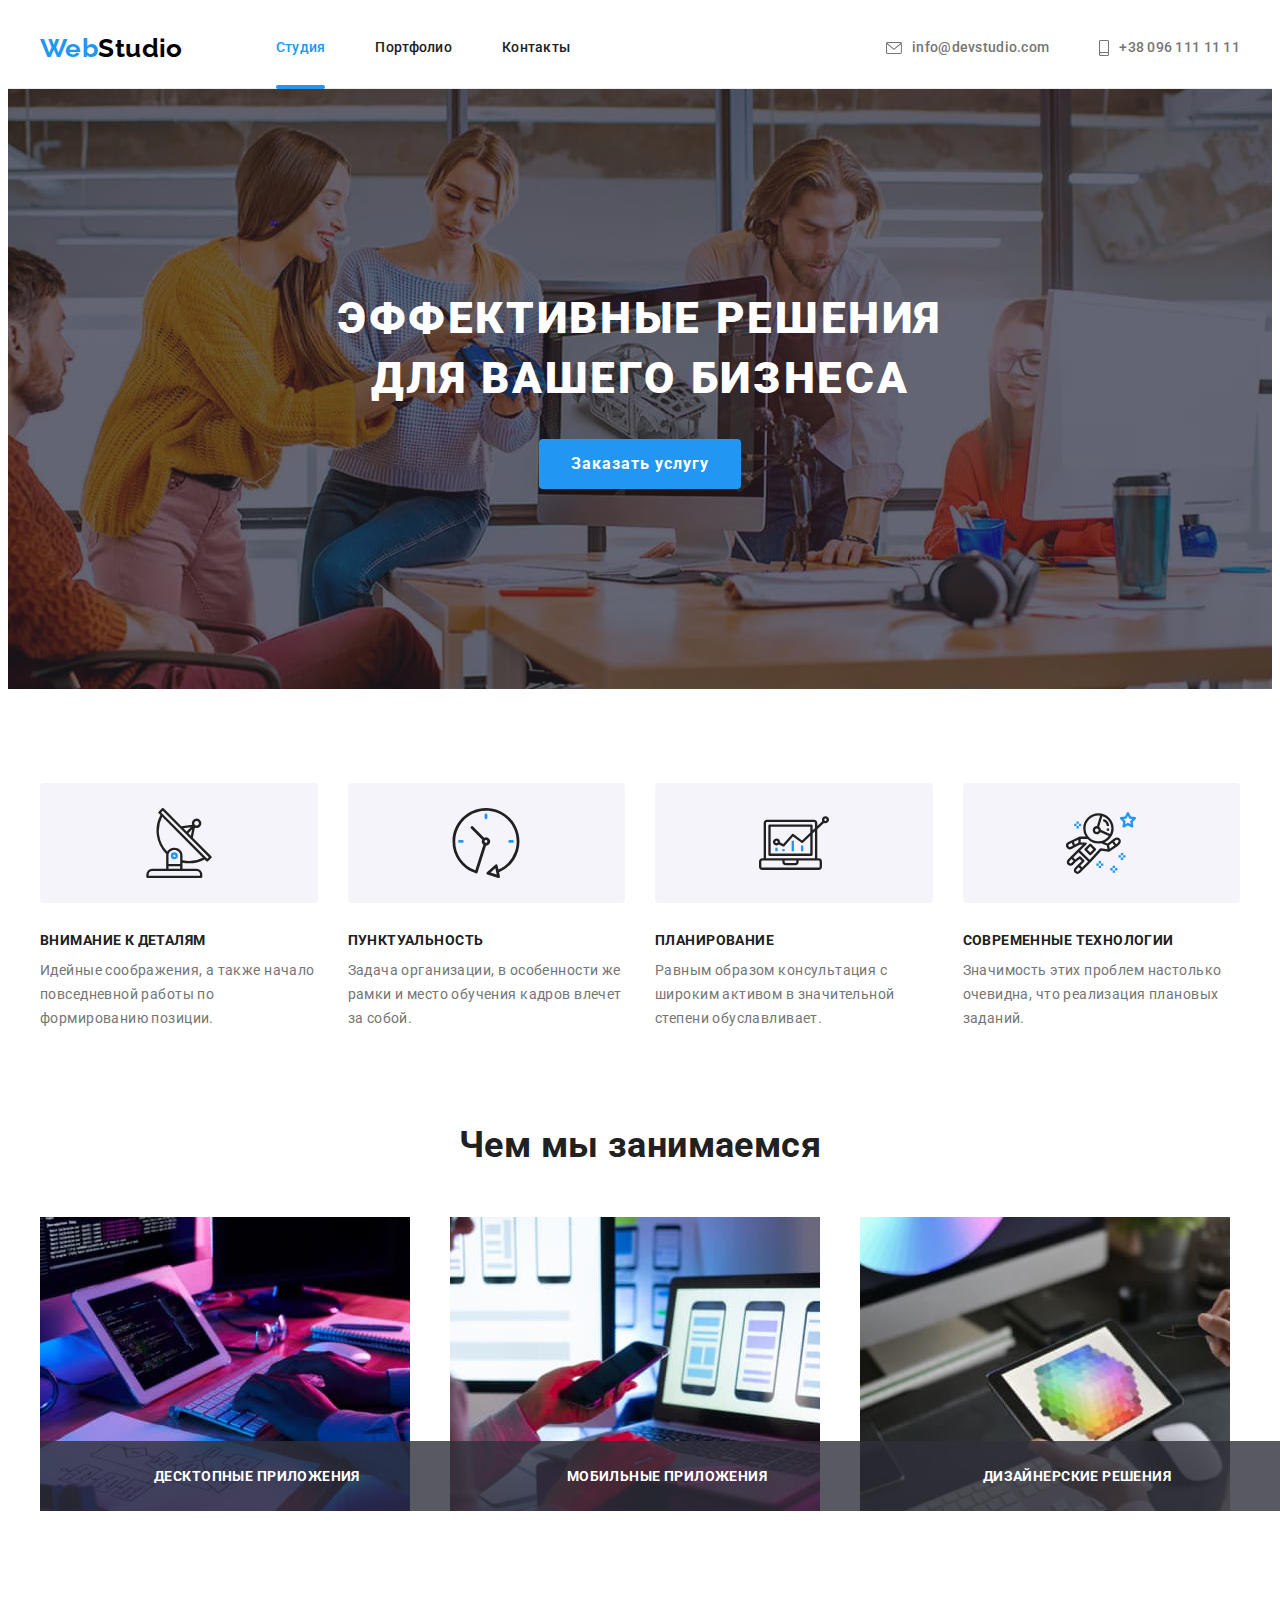
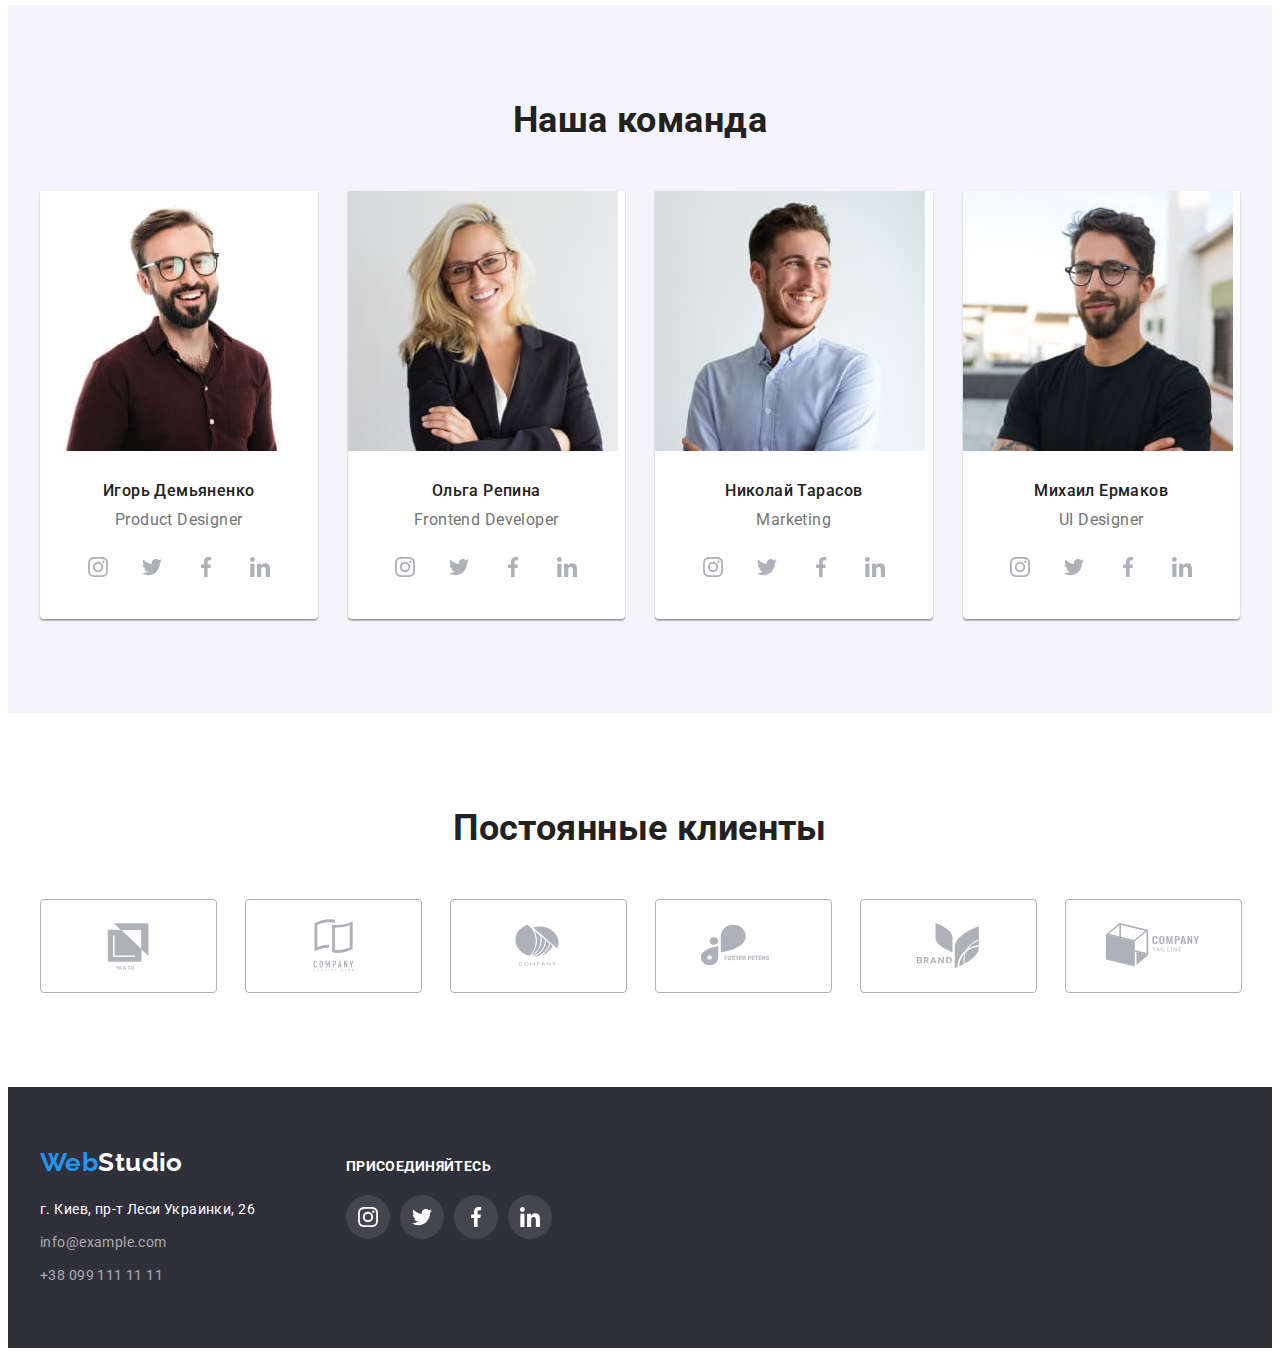
==== index.html @ 580cee20 "added home work 6" ====
<!DOCTYPE html>
<html lang="ru">
  <head>
    <meta charset="UTF-8" />
    <meta http-equiv="X-UA-Compatible" content="IE=edge" />
    <meta name="viewport" content="width=device-width, initial-scale=1.0" />
    <title>Студия</title>
    <link rel="preconnect" href="https://fonts.googleapis.com" />
    <link rel="preconnect" href="https://fonts.gstatic.com" crossorigin />
    <link
      href="https://fonts.googleapis.com/css2?family=Raleway:wght@700&family=Roboto:wght@400;500;700;900&display=swap"
      rel="stylesheet" />
    <!-- Normalize start -->
    <link
      rel="stylesheet"
      href="https://cdnjs.cloudflare.com/ajax/libs/modern-normalize/1.1.0/modern-normalize.min.css"
      integrity="sha512-wpPYUAdjBVSE4KJnH1VR1HeZfpl1ub8YT/NKx4PuQ5NmX2tKuGu6U/JRp5y+Y8XG2tV+wKQpNHVUX03MfMFn9Q=="
      crossorigin="anonymous"
      referrerpolicy="no-referrer" />
    <link rel="stylesheet" href="./css/style.css" />
    <!-- Normalize end -->
  </head>

  <body data-page>
    <!-- Header section -->
    <header class="header">
      <div class="container header-container">
        <a href="./index.html" class="site-logo"><span class="logo-item"> Web</span>Studio</a>
        <nav class="header-nav">
          <ul class="list-style nav">
            <li><a href="./index.html" class="link-item nav-item nav-item-active">Студия</a></li>
            <li><a href="./portfolio.html" class="link-item nav-item">Портфолио</a></li>
            <li><a href="./contacts.html" class="link-item nav-item">Контакты</a></li>
          </ul>
        </nav>
        <a
          href="mailto:info@devstudio.com"
          class="link-item contacts-link phone"
          aria-label="envelope">
          <svg width="16" height="12" class="icon">
            <use href="./images/icons.svg#icon-envelope"></use>
          </svg>
          info@devstudio.com</a
        >
        <a href="tel:+380961111111" class="link-item contacts-link" aria-label="smartphone">
          <svg width="10" height="16" class="icon">
            <use href="./images/icons.svg#icon-smartphone"></use>
          </svg>
          +38 096 111 11 11</a
        >
      </div>
    </header>
    <!-- Main section -->
    <main class="main-content">
      <section class="main-section section">
        <div class="container main-container">
          <h1 class="main-text">Эффективные решения для вашего бизнеса</h1>
          <button type="button" class="main-btn" data-modal-open>Заказать услугу</button>
        </div>
      </section>
      <!-- About section -->
      <section class="about-section section">
        <div class="container">
          <h2 class="visually-hidden">Кредо компании</h2>
          <ul class="list-style about">
            <li class="about-list-item">
              <div class="about-list-icon">
                <svg width="70" height="70">
                  <use href="./images/icons.svg#icon-antenna"></use>
                </svg>
              </div>
              <h3 class="about-title">Внимание к деталям</h3>
              <p class="about-text">
                Идейные соображения, а также начало повседневной работы по формированию позиции.
              </p>
            </li>
            <li class="about-list-item">
              <div class="about-list-icon">
                <svg width="70" height="70">
                  <use href="./images/icons.svg#icon-clock"></use>
                </svg>
              </div>
              <h3 class="about-title">Пунктуальность</h3>
              <p class="about-text">
                Задача организации, в особенности же рамки и место обучения кадров влечет за собой.
              </p>
            </li>
            <li class="about-list-item">
              <div class="about-list-icon">
                <svg width="70" height="70">
                  <use href="./images/icons.svg#icon-diagram"></use>
                </svg>
              </div>
              <h3 class="about-title">Планирование</h3>
              <p class="about-text">
                Равным образом консультация с широким активом в значительной степени обуславливает.
              </p>
            </li>
            <li class="about-list-item">
              <div class="about-list-icon">
                <svg width="70" height="70">
                  <use href="./images/icons.svg#icon-astronaut"></use>
                </svg>
              </div>
              <h3 class="about-title">Современные технологии</h3>
              <p class="about-text">
                Значимость этих проблем настолько очевидна, что реализация плановых заданий.
              </p>
            </li>
          </ul>
        </div>
      </section>
      <!--  Work section  -->
      <section class="section work">
        <div class="container">
          <h2 class="section-title">Чем мы занимаемся</h2>
          <ul class="list-style work">
            <li class="work-list-item">
              <img src="./images/work-comtuter.jpg" alt="Работа за компьютером" width="370" />
              <p class="work-title">Десктопные приложения</p>
            </li>
            <li class="work-list-item">
              <img src="./images/work-mobile.jpg" alt="Работа с телефоном" width="370" />
              <p class="work-title">Мобильные приложения</p>
            </li>
            <li class="work-list-item">
              <img src="./images/work-tochpad.jpg" alt="Работа на планшете" width="370" />
              <p class="work-title">Дизайнерские решения</p>
            </li>
          </ul>
        </div>
      </section>
      <!-- Team section -->
      <section class="team-section section">
        <div class="container">
          <h2 class="section-title">Наша команда</h2>
          <ul class="list-style team">
            <li class="team-list-item">
              <img
                src="./images/man-smiling-glasses.jpg"
                alt="Игорь Демьяненко"
                width="270"
                class="team-img" />
              <div class="team-wrapper">
                <h3 class="team-name">Игорь Демьяненко</h3>
                <p lang="en" class="team-profession">Product Designer</p>
              </div>
              <ul class="list-icon">
                <li class="team-icon">
                  <a
                    class="list-icon-link"
                    href=""
                    target="_blank"
                    rel="noopener noreferrer"
                    aria-label="instagram">
                    <svg class="social-icon" width="20" height="20">
                      <use href="./images/icons.svg#icon-instagram"></use>
                    </svg>
                  </a>
                </li>
                <li class="team-icon">
                  <a
                    class="list-icon-link"
                    href=""
                    target="_blank"
                    rel="noopener noreferrer"
                    aria-label="twitter">
                    <svg class="social-icon" width="20" height="20">
                      <use href="./images/icons.svg#icon-twitter"></use>
                    </svg>
                  </a>
                </li>
                <li class="team-icon">
                  <a
                    class="list-icon-link"
                    href=""
                    target="_blank"
                    rel="noopener noreferrer"
                    aria-label="facebook">
                    <svg class="social-icon" width="20" height="20">
                      <use href="./images/icons.svg#icon-facebook"></use>
                    </svg>
                  </a>
                </li>
                <li class="team-icon">
                  <a
                    class="list-icon-link"
                    href=""
                    target="_blank"
                    rel="noopener noreferrer"
                    aria-label="linkedin">
                    <svg class="social-icon" width="20" height="20">
                      <use href="./images/icons.svg#icon-linkedin"></use>
                    </svg>
                  </a>
                </li>
              </ul>
            </li>
            <li class="team-list-item">
              <img
                src="./images/smiling-woman.jpg"
                alt="Ольга Репина"
                width="270"
                class="team-img" />
              <div class="team-wrapper">
                <h3 class="team-name">Ольга Репина</h3>
                <p lang="en" class="team-profession">Frontend Developer</p>
              </div>
              <ul class="list-icon">
                <li class="team-icon">
                  <a
                    class="list-icon-link"
                    href=""
                    target="_blank"
                    rel="noopener noreferrer"
                    aria-label="instagram">
                    <svg class="social-icon" width="20" height="20">
                      <use href="./images/icons.svg#icon-instagram"></use>
                    </svg>
                  </a>
                </li>
                <li class="team-icon">
                  <a
                    class="list-icon-link"
                    href=""
                    target="_blank"
                    rel="noopener noreferrer"
                    aria-label="twitter">
                    <svg class="social-icon" width="20" height="20">
                      <use href="./images/icons.svg#icon-twitter"></use>
                    </svg>
                  </a>
                </li>
                <li class="team-icon">
                  <a
                    class="list-icon-link"
                    href=""
                    target="_blank"
                    rel="noopener noreferrer"
                    aria-label="facebook">
                    <svg class="social-icon" width="20" height="20">
                      <use href="./images/icons.svg#icon-facebook"></use>
                    </svg>
                  </a>
                </li>
                <li class="team-icon">
                  <a
                    class="list-icon-link"
                    href=""
                    target="_blank"
                    rel="noopener noreferrer"
                    aria-label="linkedin">
                    <svg class="social-icon" width="20" height="20">
                      <use href="./images/icons.svg#icon-linkedin"></use>
                    </svg>
                  </a>
                </li>
              </ul>
            </li>
            <li class="team-list-item">
              <img
                src="./images/smiling-man.jpg"
                alt="Николай Тарасов"
                width="270"
                class="team-img" />
              <div class="team-wrapper">
                <h3 class="team-name">Николай Тарасов</h3>
                <p lang="en" class="team-profession">Marketing</p>
              </div>
              <ul class="list-icon">
                <li class="team-icon">
                  <a
                    class="list-icon-link"
                    href=""
                    target="_blank"
                    rel="noopener noreferrer"
                    aria-label="instagram">
                    <svg class="social-icon" width="20" height="20">
                      <use href="./images/icons.svg#icon-instagram"></use>
                    </svg>
                  </a>
                </li>
                <li class="list-icon-icon">
                  <a
                    class="list-icon-link"
                    href=""
                    target="_blank"
                    rel="noopener noreferrer"
                    aria-label="twitter">
                    <svg class="social-icon" width="20" height="20">
                      <use href="./images/icons.svg#icon-twitter"></use>
                    </svg>
                  </a>
                </li>
                <li class="team-icon">
                  <a
                    class="list-icon-link"
                    href=""
                    target="_blank"
                    rel="noopener noreferrer"
                    aria-label="facebook">
                    <svg class="social-icon" width="20" height="20">
                      <use href="./images/icons.svg#icon-facebook"></use>
                    </svg>
                  </a>
                </li>
                <li class="team-icon">
                  <a
                    class="list-icon-link"
                    href=""
                    target="_blank"
                    rel="noopener noreferrer"
                    aria-label="linkedin">
                    <svg class="social-icon" width="20" height="20">
                      <use href="./images/icons.svg#icon-linkedin"></use>
                    </svg>
                  </a>
                </li>
              </ul>
            </li>
            <li class="team-list-item">
              <img
                src="./images/man-smiling-beard.jpg"
                alt="Михаил Ермаков"
                width="270"
                class="team-img" />
              <div class="team-wrapper">
                <h3 class="team-name">Михаил Ермаков</h3>
                <p lang="en" class="team-profession">UI Designer</p>
              </div>
              <ul class="list-icon">
                <li class="team-icon">
                  <a
                    class="list-icon-link"
                    href=""
                    target="_blank"
                    rel="noopener noreferrer"
                    aria-label="instagram">
                    <svg class="social-icon" width="20" height="20">
                      <use href="./images/icons.svg#icon-instagram"></use>
                    </svg>
                  </a>
                </li>
                <li class="team-icon">
                  <a
                    class="list-icon-link"
                    href=""
                    target="_blank"
                    rel="noopener noreferrer"
                    aria-label="twitter">
                    <svg class="social-icon" width="20" height="20">
                      <use href="./images/icons.svg#icon-twitter"></use>
                    </svg>
                  </a>
                </li>
                <li class="team-icon">
                  <a
                    class="list-icon-link"
                    href=""
                    target="_blank"
                    rel="noopener noreferrer"
                    aria-label="facebook">
                    <svg class="social-icon" width="20" height="20">
                      <use href="./images/icons.svg#icon-facebook"></use>
                    </svg>
                  </a>
                </li>
                <li class="team-icon">
                  <a
                    class="list-icon-link"
                    href=""
                    target="_blank"
                    rel="noopener noreferrer"
                    aria-label="linkedin">
                    <svg class="social-icon" width="20" height="20">
                      <use href="./images/icons.svg#icon-linkedin"></use>
                    </svg>
                  </a>
                </li>
              </ul>
            </li>
          </ul>
        </div>
      </section>
      <!-- Clients section -->
      <section class="clients-section section">
        <div class="container">
          <h2 class="section-title">Постоянные клиенты</h2>
          <ul class="list-style clients">
            <li class="clients-list-icon">
              <a
                class="clients-link link"
                href=""
                target="_blank"
                rel="noopener noreferrer"
                aria-label="company 1">
                <svg class="clients-icon" width="106" height="60">
                  <use href="./images/icons.svg#icon-logo-1"></use>
                </svg>
              </a>
            </li>
            <li class="clients-list-icon">
              <a
                class="clients-link link"
                href=""
                target="_blank"
                rel="noopener noreferrer"
                aria-label="company 2">
                <svg class="clients-icon" width="106" height="60">
                  <use href="./images/icons.svg#icon-logo-2"></use>
                </svg>
              </a>
            </li>
            <li class="clients-list-icon">
              <a
                class="clients-link link"
                href=""
                target="_blank"
                rel="noopener noreferrer"
                aria-label="company 3">
                <svg class="clients-icon" width="106" height="60">
                  <use href="./images/icons.svg#icon-logo-3"></use>
                </svg>
              </a>
            </li>
            <li class="clients-list-icon">
              <a
                class="clients-link link"
                href=""
                target="_blank"
                rel="noopener noreferrer"
                aria-label="company 4">
                <svg class="clients-icon" width="106" height="60">
                  <use href="./images/icons.svg#icon-logo-4"></use>
                </svg>
              </a>
            </li>
            <li class="clients-list-icon">
              <a
                class="clients-link link"
                href=""
                target="_blank"
                rel="noopener noreferrer"
                aria-label="company 5">
                <svg class="clients-icon" width="106" height="60">
                  <use href="./images/icons.svg#icon-logo-5"></use>
                </svg>
              </a>
            </li>
            <li class="clients-list-icon">
              <a
                class="clients-link link"
                href=""
                target="_blank"
                rel="noopener noreferrer"
                aria-label="company 1">
                <svg class="clients-icon" width="106" height="60">
                  <use href="./images/icons.svg#icon-logo-6"></use>
                </svg>
              </a>
            </li>
          </ul>
        </div>
      </section>
    </main>
    <!-- Footer section -->
    <footer class="footer">
      <div class="container footer-container">
        <div class="footer-container-addres">
          <a href="./index.html" class="site-logo footer-logo"
            ><span class="logo-item"> Web</span>Studio</a
          >
          <address class="footer-addres">
            <a
              href="https://www.google.com/maps/place/%D0%B1%D1%83%D0%BB.+%D0%9B%D0%B5%D1%81%D0%B8+%D0%A3%D0%BA%D1%80%D0%B0%D0%B8%D0%BD%D0%BA%D0%B8,+26,+%D0%9A%D0%B8%D0%B5%D0%B2,+02000/@50.4265807,30.5383858,17z/data=!3m1!4b1!4m5!3m4!1s0x40d4cf0e033ecbe9:0x57a4dffefec77da0!8m2!3d50.4265807!4d30.5383858"
              target="_blank"
              rel="noopener noreferrer"
              class="link-item footer-addres-link">
              г. Киев, пр-т Леси Украинки, 26</a
            >
            <a href="mailto:info@example.com" class="link-item footer-link">info@example.com</a>
            <a href="tel:+380991111111" class="link-item footer-link">+38 099 111 11 11</a>
          </address>
        </div>
        <div>
          <h3 class="footer-title">Присоединяйтесь</h3>
          <ul class="list-icon">
            <li class="team-icon">
              <a
                class="list-icon-link footer-social-link"
                href=""
                target="_blank"
                rel="noopener noreferrer"
                aria-label="instagram">
                <svg class="social-icon" width="20" height="20">
                  <use href="./images/icons.svg#icon-instagram"></use>
                </svg>
              </a>
            </li>
            <li class="team-icon">
              <a
                class="list-icon-link footer-social-link"
                href=""
                target="_blank"
                rel="noopener noreferrer"
                aria-label="twitter">
                <svg class="social-icon" width="20" height="20">
                  <use href="./images/icons.svg#icon-twitter"></use>
                </svg>
              </a>
            </li>
            <li class="team-icon">
              <a
                class="list-icon-link footer-social-link"
                href=""
                target="_blank"
                rel="noopener noreferrer"
                aria-label="facebook">
                <svg class="social-icon" width="20" height="20">
                  <use href="./images/icons.svg#icon-facebook"></use>
                </svg>
              </a>
            </li>
            <li class="team-icon">
              <a
                class="list-icon-link footer-social-link"
                href=""
                target="_blank"
                rel="noopener noreferrer"
                aria-label="linkedin">
                <svg class="social-icon" width="20" height="20">
                  <use href="./images/icons.svg#icon-linkedin"></use>
                </svg>
              </a>
            </li>
          </ul>
        </div>
      </div>
    </footer>
    <!-- Modal section -->
    <div class="backdrop is-hidden" data-modal>
      <div class="modal">
        <button class="modal-btn" data-modal-close>
          <svg class="modal-btn-icon" width="18" height="18">
            <use href="./images/icons.svg#icon-close-black"></use>
          </svg>
        </button>
        <!--Modal form  -->
        <form action="" class="form" autocomplete="off">
          <strong class="form-title">Оставьте свои данные, мы вам перезвоним</strong>
          <div class="form-group" role="group">
            <label class="form-wrap">
              <span class="form-label">Имя</span>
              <input type="text" name="username" class="form-input" placeholder=" " />
              <svg width="18" height="18" class="form-icon">
                <use href="./images/icons.svg#icon-person-black"></use>
              </svg>
            </label>

            <label class="form-wrap">
              <span class="form-label">Телефон</span>
              <input type="tel" name="phone" class="form-input" placeholder=" " />
              <svg width="18" height="18" class="form-icon">
                <use href="./images/icons.svg#icon-phone-black"></use>
              </svg>
            </label>

            <label class="form-wrap">
              <span class="form-label">Почта</span>
              <input type="email" name="email" class="form-input" placeholder=" " />
              <svg width="18" height="18" class="form-icon">
                <use href="./images/icons.svg#icon-email-black"></use>
              </svg>
            </label>

            <label class="form-wrap">
              <span class="form-label">Коментарий</span>
              <textarea
                name="comments"
                rows="10"
                placeholder="Введите текст"
                class="form-input form-comment"></textarea>
            </label>
          </div>

          <label class="form-agreement">
            <input type="checkbox" name="agreement" class="form-checkbox visually-hidden" />
            <svg width="16" height="15" class="checkbox-icon">
              <use href="./images/icons.svg#icon-icon-uncheck" class="checkbox-icon-uncheck"></use>
              <use href="./images/icons.svg#icon-icon-check" class="checkbox-icon-check"></use>
            </svg>
            <span class="form-agreement-text"
              >Соглашаюсь с рассылкой и принимаю
              <a href="#" class="form-agreement-link">Условия договора</a>
            </span>
          </label>

          <button type="submit" class="form-btn">Отправить</button>
        </form>
      </div>
    </div>
    <script src="./js/modal.js"></script>
  </body>
</html>
---- css/style.css ----
:root {
  /* text colors */
  --color-focus: #2196f3;
  --color-text-darck: #212121;
  --color-text-light: #757575;
  --color-text-white: #ffffff;

  /* Bg colors */
  --color-bg-darck: #2f303a;
  --color-bg-light: #f5f4fa;
  --color-bg-white: #ffffff;

  /* others */
  --indent: 30px;
  --about-items: 4;
  --work-items: 3;
  --team-items: 4;
  --clients-items: 6;

  --portfolio-work-items: 3;
  --animation: 250ms cubic-bezier(0.4, 0, 0.2, 1);
}

body {
  font-family: 'Roboto', 'Raleway';
  font-size: 14px;
  letter-spacing: 0.03em;
}

.no-scroll {
  overflow: hidden;
}

/* reset styles */
h1,
h2,
h3,
h4,
h5,
h6,
p {
  margin: 0;
}

ul {
  list-style: none;
  padding: 0;
  margin: 0;
}

/* base styles */
img {
  display: block;
}

.list-style {
  display: flex;
  flex-wrap: wrap;
  gap: var(--indent);
}

.link-item {
  text-decoration: none;
  font-weight: 500;
  font-style: normal;
  line-height: 1.14;
  letter-spacing: 0.02em;

  transition: color var(--animation);
}

.link-item:hover,
.link-item:focus {
  color: var(--color-focus);
}

.contacts-link {
  color: var(--color-text-light);
}

.container {
  width: 1200px;
  padding-left: 15px;
  padding-right: 15px;
  margin-right: auto;
  margin-left: auto;
}

.section {
  padding-top: 94px;
  padding-bottom: 94px;
}

.visually-hidden {
  position: absolute;
  width: 1px;
  height: 1px;
  margin: -1px;
  border: 0;
  padding: 0;

  white-space: nowrap;
  clip-path: inset(100%);
  clip: rect(0 0 0 0);
  overflow: hidden;
}

.section-title {
  text-align: center;
  margin-bottom: 50px;

  font-size: 36px;
  line-height: 1.17;
  color: var(--color-text-darck);
}

/* Header section */
.header {
  border-bottom: 1px solid #ececec;
}

.header-container {
  display: flex;
  align-items: center;
}

.site-logo {
  margin-right: 93px;
  text-decoration: none;
  font-family: 'Raleway';
  font-weight: 700;
  font-size: 26px;
  line-height: 1.19;
  color: #000000;
}

.logo-item {
  color: var(--color-focus);
}

.header-nav {
  margin-right: auto;
}

.list-style.nav {
  gap: 50px;
}

.nav-item {
  display: block;
  padding-top: 32px;
  padding-bottom: 32px;
  color: var(--color-text-darck);
}

.nav-item-active {
  position: relative;
  color: var(--color-focus);
}

.nav-item-active::after {
  content: '';
  position: absolute;
  bottom: 0;
  display: block;
  width: 100%;
  height: 4px;
  margin-bottom: -1px;

  background-color: #2196f3;
  border-radius: 2px;
}

.icon {
  margin-right: 10px;
}
.link-item > .icon {
  fill: var(--color-text-light);

  transition: fill var(--animation);
}

.link-item:hover > .icon,
.link-item:focus > .icon {
  fill: var(--color-focus);
}
.link-item.contacts-link {
  display: flex;
  align-items: center;
}

.contacts-link.phone {
  margin-right: 50px;
}

/* Main section */

.main-section {
  background-image: linear-gradient(rgba(47, 48, 58, 0.4), rgba(47, 48, 58, 0.4)),
    url(../images/bg-main-section.jpg);
  background-repeat: no-repeat;
  background-position: center;
  padding-top: 200px;
  padding-bottom: 200px;
}

.main-container {
  text-align: center;
}

.main-text {
  margin-left: auto;
  margin-right: auto;

  width: 696px;
  margin-bottom: 30px;
  font-weight: 900;
  font-size: 44px;
  line-height: 1.36;
  letter-spacing: 0.06em;
  text-transform: uppercase;
  color: var(--color-text-white);
}

.main-btn {
  padding: 10px 32px;

  font-family: inherit;
  font-weight: 700;
  font-size: 16px;
  line-height: 1.88;
  letter-spacing: 0.06em;
  color: var(--color-text-white);
  background-color: var(--color-focus);
  border-radius: 4px;
  border: 0;
  cursor: pointer;
}

/* About section */

.about-list-item {
  flex-basis: calc((100% - var(--indent) * (var(--about-items) - 1)) / var(--about-items));
}

.about-list-icon {
  height: 120px;
  display: flex;
  justify-content: center;
  align-items: center;
  margin-bottom: 30px;
  border-radius: 4px;
  background-color: var(--color-bg-light);
}

.about-title {
  margin-bottom: 10px;

  font-size: inherit;
  line-height: 1.14;
  text-transform: uppercase;
  color: var(--color-text-darck);
}

.about-text {
  line-height: 1.71;
  color: var(--color-text-light);
}

/* Work section */

.section.work {
  padding-top: 0;
}

.work-title {
  position: absolute;
  bottom: 0;

  width: 100%;
  padding: 27px;

  font-weight: 700;
  font-size: 14px;
  line-height: calc(16 / 14);

  letter-spacing: 0.03em;
  text-transform: uppercase;
  text-align: center;

  color: #ffffff;
  background-color: rgba(47, 48, 58, 0.8);
}

.work-list-item {
  position: relative;
  flex-basis: calc((100% - var(--indent) * (var(--work-items) - 1)) / var(--work-items));
}

/* Team section */

.team-section {
  background-color: var(--color-bg-light);
}

.team-title {
}

.team-list-item {
  background-color: var(--color-bg-white);
  flex-basis: calc((100% - var(--indent) * (var(--team-items) - 1)) / var(--team-items));
  border-radius: 0px 0px 4px 4px;
  box-shadow: 0px 1px 3px rgba(0, 0, 0, 0.12), 0px 1px 1px rgba(0, 0, 0, 0.14),
    0px 2px 1px rgba(0, 0, 0, 0.2);
}

.team-wrapper {
  padding-top: 30px;
  padding-bottom: 16px;
}

.team-name {
  margin-bottom: 10px;
  text-align: center;

  font-weight: 500;
  font-size: 16px;
  line-height: 1.19;
  color: var(--color-text-darck);
}

.team-profession {
  text-align: center;

  font-weight: 400;
  font-size: 16px;
  line-height: 1.19;
  color: var(--color-text-light);
}

.list-icon {
  margin-bottom: 30px;
  display: flex;
  align-items: center;
  justify-content: center;
  gap: 10px;
}

.list-icon-link {
  display: flex;
  align-items: center;
  justify-content: center;
  width: 44px;
  height: 44px;

  color: #afb1b8;
  border-radius: 50%;

  transition: color var(--animation), background-color var(--animation);
}

.list-icon-link:hover,
.list-icon-link:focus {
  color: var(--color-bg-white);
  background-color: var(--color-focus);
}

.social-icon {
  fill: currentColor;
}

/* Clients section */

.clients-title {
}

.list-style.clients {
  align-content: center;
  justify-content: center;
}

.clients-list-icon {
  flex-basis: calc((100% - var(--indent) * (var(--clients-items) - 1)) / var(--clients-items));
}

.clients-link {
  height: 92px;
  display: inline-flex;
  color: #afb1b8;
  border: 1px solid currentColor;
  border-radius: 4px;
  justify-content: center;
  align-items: center;
  width: 100%;

  transition: color var(--animation);
}

.clients-link:hover,
.clients-link:focus {
  color: var(--color-focus);
}

.clients-icon {
  fill: currentColor;
}

/* Footer section */
.footer {
  padding-top: 60px;
  padding-bottom: 60px;

  background-color: var(--color-bg-darck);
}

.footer-container {
  display: flex;
  align-items: baseline;
}

.footer-container-addres {
  margin-right: 70px;
}

.footer-logo {
  display: block;
  padding-bottom: 20px;
  color: var(--color-text-white);
}

.footer-addres > a {
  display: block;
}

.footer-link {
  font-weight: 400;
  line-height: 1.71;
  letter-spacing: 0.03em;
  color: rgba(255, 255, 255, 0.6);
}

.footer-addres-link {
  font-weight: 400;
  line-height: 1.71;
  letter-spacing: 0.03em;
  color: var(--color-text-white);
}

.footer-addres > .link-item {
  margin-bottom: 9px;
}

.footer-addres > .link-item:last-child {
  margin-bottom: 0;
}

.footer-title {
  margin-bottom: 20px;

  font-size: inherit;
  line-height: 1.14;
  text-transform: uppercase;
  color: var(--color-text-white);
}

.footer-social-link {
  color: var(--color-text-white);
  background-color: rgba(255, 255, 255, 0.1);
}

/*  Page portfolio  */

/*  Header section */

/* Portfolio section*/

.list-style.portfolio {
  justify-content: center;
  gap: 8px;
  margin-bottom: 50px;
}

.portfolio-btn {
  padding: 6px 22px;
  font-family: inherit;
  font-weight: 500;
  font-size: 16px;
  line-height: 1.63;
  letter-spacing: 0.03em;
  background-color: var(--color-bg-light);

  border-radius: 4px;
  border: none;
  cursor: pointer;

  transition: background-color var(--animation), color var(--animation), box-shadow var(--animation);
}

.portfolio-btn:hover,
.portfolio-btn:focus {
  background-color: var(--color-focus);
  color: var(--color-text-white);
  box-shadow: 0px 3px 1px rgba(0, 0, 0, 0.1), 0px 1px 2px rgba(0, 0, 0, 0.08),
    0px 2px 2px rgba(0, 0, 0, 0.12);
}

.portfolio-work-item {
  flex-basis: calc(
    (100% - var(--indent) * (var(--portfolio-work-items) - 1)) / var(--portfolio-work-items)
  );
}

.portfolio-link {
  text-decoration: none;
  display: block;

  transition: box-shadow var(--animation);
}

.portfolio-link:hover,
.portfolio-link:focus {
  box-shadow: 0px 1px 1px rgba(0, 0, 0, 0.12), 0px 4px 4px rgba(0, 0, 0, 0.06),
    1px 4px 6px rgba(0, 0, 0, 0.16);
}

.img-container {
  position: relative;
  overflow: hidden;
  transition: box-shadow var(--animation);
}

.owerlay {
  position: absolute;
  top: 0;
  left: 0;

  transform: translateY(100%);

  width: 100%;
  height: 100%;
  background-color: rgba(33, 150, 243, 0.9);

  transition: transform var(--animation);
}

.portfolio-link:hover .owerlay {
  transform: translateY(0);
}

.portfolio-link:hover .img-container {
  box-shadow: 0px 4px 4px rgba(0, 0, 0, 0.25);
}

.owerlay-text {
  padding: 63px 24px;

  font-size: 18px;
  line-height: calc(28 / 18);
  letter-spacing: 0.03em;

  color: #ffffff;
}

.portfolio-wrapper {
  padding: 20px 24px;

  border: 1px solid #eeeeee;
  border-top: none;
}

.portfolio-work-title {
  margin-bottom: 4px;

  font-weight: 700;
  font-size: 18px;
  line-height: 2;
  letter-spacing: 0.06em;
  color: var(--color-text-darck);
}

.portfolio-work-text {
  font-size: 16px;
  line-height: 1.88;
  color: var(--color-text-light);
}

/* Modal window */
.backdrop {
  position: fixed;
  top: 0;
  left: 0;
  z-index: 1000;

  width: 100%;
  height: 100%;

  background-color: rgba(0, 0, 0, 0.2);
  pointer-events: initial;

  transition: opacity var(--animation), visibility var(--animation);
}

.backdrop.is-hidden {
  opacity: 0;
  visibility: hidden;
  pointer-events: none;
}

.modal {
  position: absolute;
  top: 50%;
  left: 50%;
  transform: translate(-50%, -50%);

  width: 528px;
  
  background-color: var(--color-bg-white);
  box-shadow: 0px 1px 3px rgba(0, 0, 0, 0.12), 0px 1px 1px rgba(0, 0, 0, 0.14),
    0px 2px 1px rgba(0, 0, 0, 0.2);
  border-radius: 4px;
}

.modal-btn {
  position: absolute;
  top: 8px;
  right: 8px;

  display: flex;
  align-items: center;
  justify-content: center;
  width: 30px;
  height: 30px;
  padding: 0;

  border-radius: 50%;
  background: var(--color-text-white);
  border: 1px solid rgba(0, 0, 0, 0.1);
  cursor: pointer;
}

/* Modal forms*/
.form {
  text-align: center;
  padding: 40px;
}

.form-title {
  display: block;
  margin-bottom: 12px;
  text-align: center;

  font-weight: 700;
  font-size: 20px;
  line-height: calc(23 / 20);
  letter-spacing: 0.03em;

  color: var(--color-text-darck);
}

.form-group {
  position: relative;
  margin-bottom: 20px;
}

.form-wrap {
  display: grid;
  /* display: block; */
  position: relative;
  margin-bottom: 10px;
}

.form-wrap:last-child {
  margin-bottom: 0px;
}

.form-wrap:focus-within > .form-icon {
  fill: #2196f3;
}

/* .form-wrap:focus-within > .form-label {
    transform: translateY(-38px) translateX(-42px);  
} */

/* .form-input:not(:placeholder-shown) ~ .form-label{
  transform: translateY(-38px) translateX(-42px); 
} */

.form-label {
  margin-bottom: 4px;
  display: block;
  text-align: left;

  font-size: 12px;
  line-height: calc(14 / 12);
  letter-spacing: 0.01em;
  color: #757575;

  pointer-events: none;
  transition: transform var(--animation);
}

/* .form-wrap:not(:focus-within) > .form-label-animation {
  transform: translateY(34px) translateX(42px);
} */

.form-input {
  width: 100%;
  margin: 0;
  padding: 11px;
  padding-left: 42px;

  border: 1px solid rgba(33, 33, 33, 0.2);
  border-radius: 4px;
  outline: none;
}

.form-wrap:focus-within > .form-input {
  border-color: var(--color-focus);
}

.form-icon {
  position: absolute;
  left: 12px;
  bottom: 11px;

  display: block;
}

.form-comment {
  padding: 12px 16px;
  height: 120px;
  resize: none;

  font-size: 12px;
  line-height: calc(14 / 12);
  letter-spacing: 0.01em;
}

.form-comment::placeholder {
  color: rgba(117, 117, 117, 0.5);
}

.form-agreement {
  display: flex;
  align-items: center;
  justify-content: center;
  margin-bottom: 30px;
  gap: 7px;
  margin-bottom: 30px;
}

.form-checkbox:checked + .checkbox-icon .checkbox-icon-uncheck {
  opacity: 0;
  transition: opacity var(--animation);
}

.checkbox-icon-check {
  opacity: 0;
  transition: opacity var(--animation);
}

.form-checkbox:checked + .checkbox-icon .checkbox-icon-check {
  opacity: 1;
}

.form-agreement-text {
  font-size: 14px;
  line-height: calc(24 / 14);
  letter-spacing: 0.03em;
  text-underline-position: under;
  color: #757575;
}

.form-agreement-link {
  font-size: 14px;
  line-height: calc(24 / 14);
  letter-spacing: 0.03em;
  

  color: #2196f3;
}

.form-btn {
   padding: 10px 55px;

  font-size: 16px;
  line-height: calc(30/16); 
  letter-spacing: 0.06em;
  background: #2196f3;
  color: var(--color-bg-white);
  box-shadow: 0px 4px 4px rgba(0, 0, 0, 0.15);
  border-radius: 4px;
  border: none;

  cursor: pointer;
}
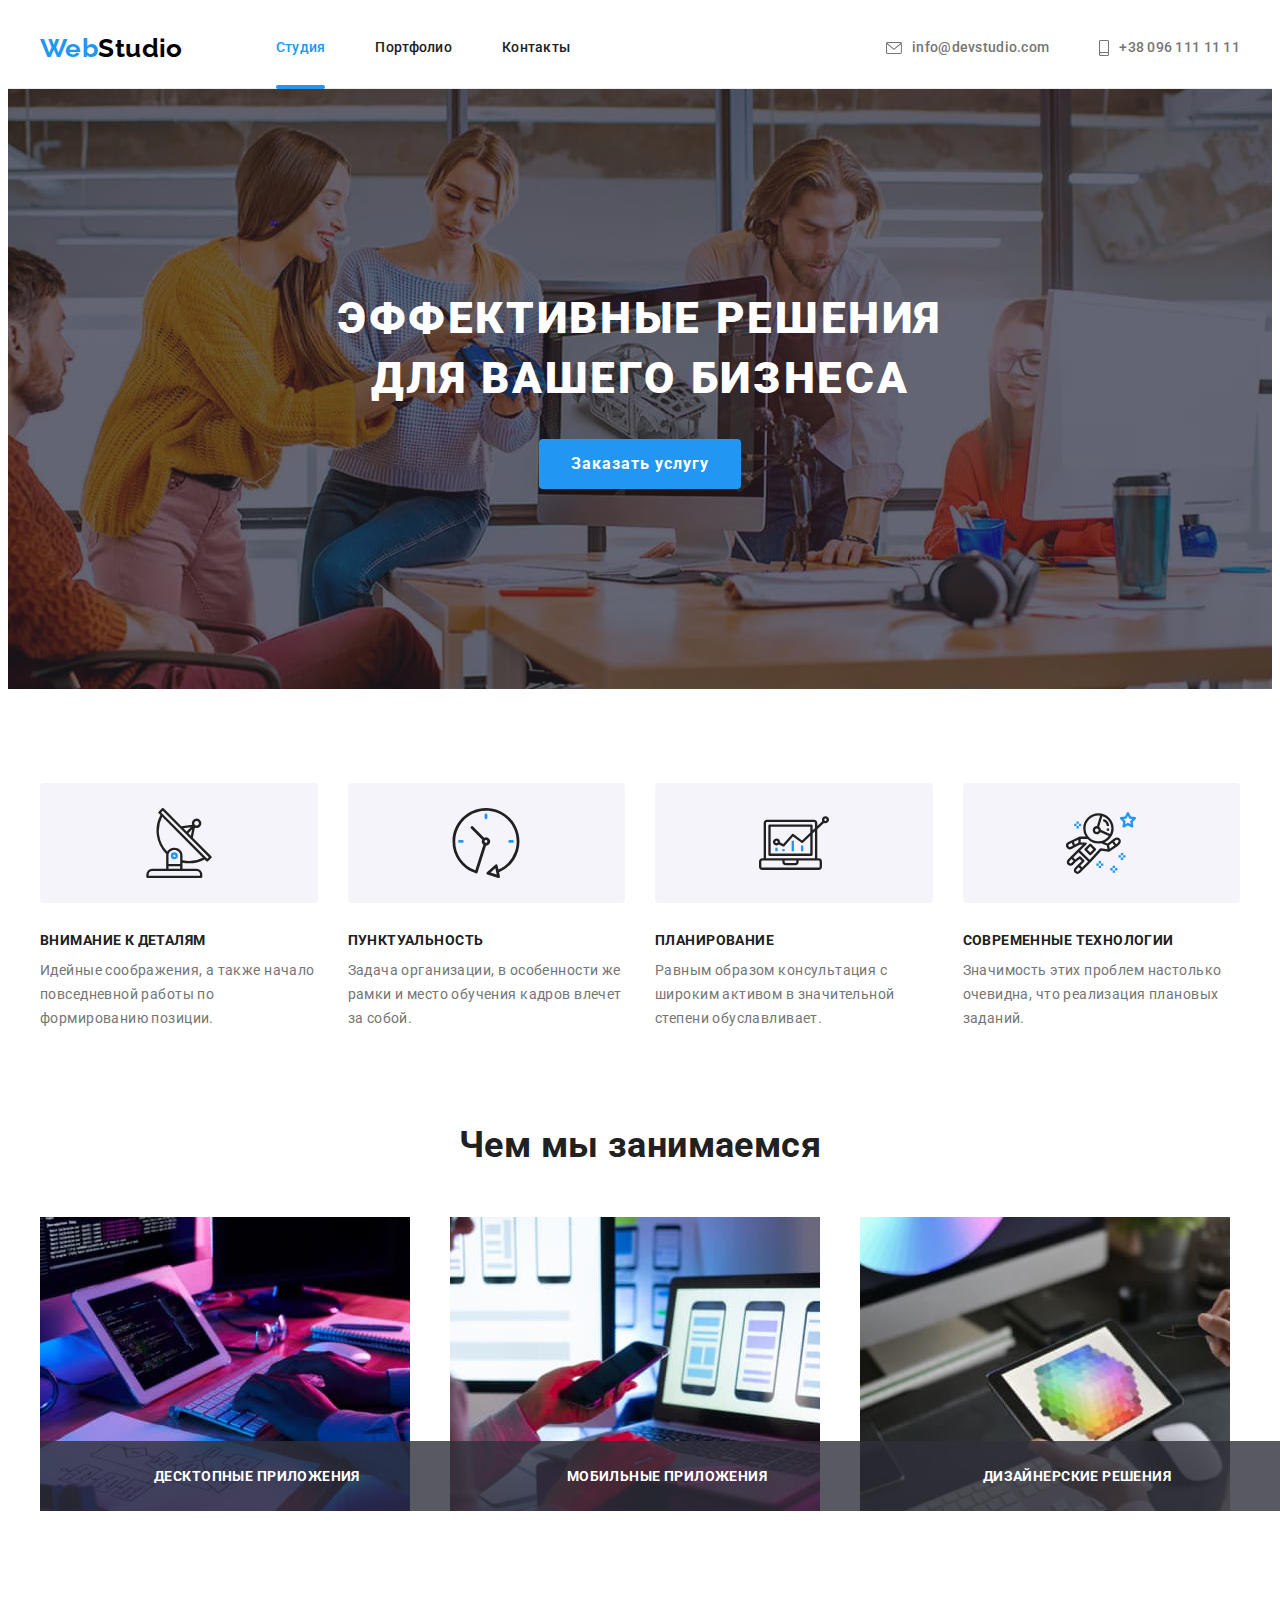
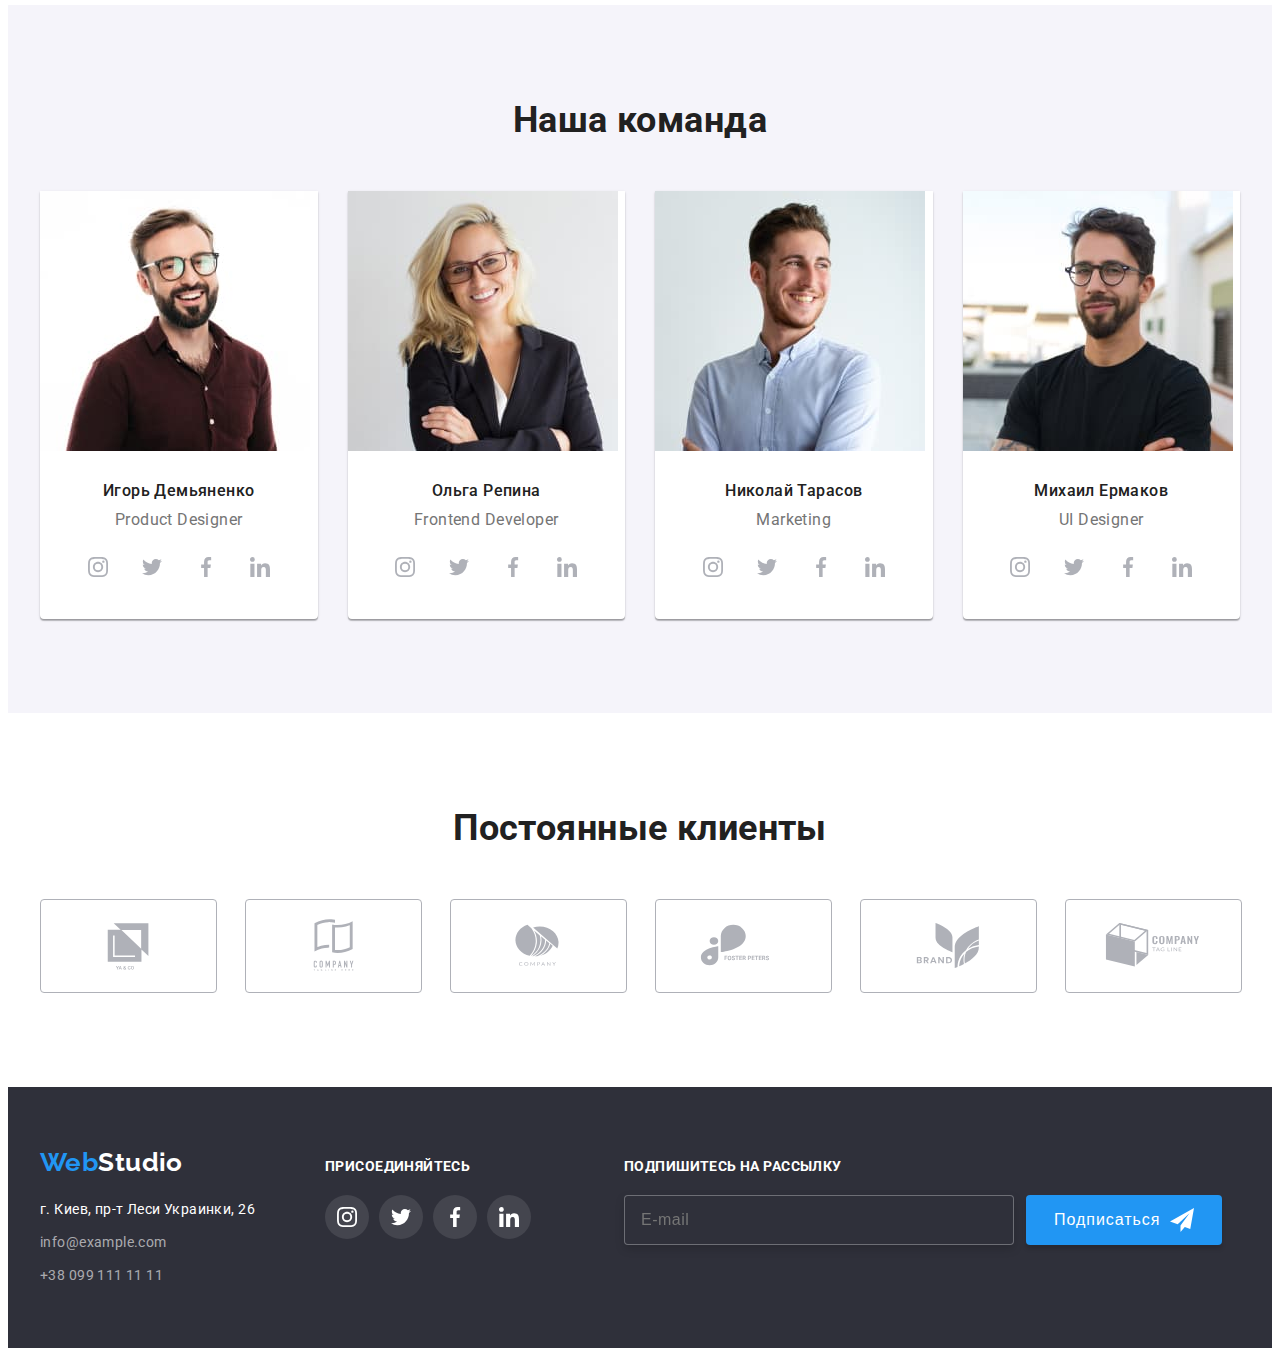
==== commit ffc68d2e: "+add DZ 6" ====
--- a/index.html
+++ b/index.html
@@ -482,7 +482,7 @@
             <a href="tel:+380991111111" class="link-item footer-link">+38 099 111 11 11</a>
           </address>
         </div>
-        <div>
+        <div class="footer-social-group">
           <h3 class="footer-title">Присоединяйтесь</h3>
           <ul class="list-icon">
             <li class="team-icon">
@@ -534,6 +534,18 @@
               </a>
             </li>
           </ul>
+        </div>
+        <div class="footer-form-container">
+          <h3 class="footer-title">Подпишитесь на рассылку</h3>
+          <form class="footer-form">
+            <input class="footer-input" type="text" placeholder="E-mail" name="email" />
+            <button class="footer-btn" type="submit">
+              Подписаться
+              <svg width="24" height="24" class="footer-icon-send">
+                <use href="./images/icons.svg#icon-icon-send"></use>
+              </svg>
+            </button>
+          </form>
         </div>
       </div>
     </footer>
@@ -546,12 +558,13 @@
           </svg>
         </button>
         <!--Modal form  -->
-        <form action="" class="form" autocomplete="off">
+        <form class="form" autocomplete="off">
+
           <strong class="form-title">Оставьте свои данные, мы вам перезвоним</strong>
           <div class="form-group" role="group">
             <label class="form-wrap">
               <span class="form-label">Имя</span>
-              <input type="text" name="username" class="form-input" placeholder=" " />
+              <input type="text" name="username" class="form-input" />
               <svg width="18" height="18" class="form-icon">
                 <use href="./images/icons.svg#icon-person-black"></use>
               </svg>
@@ -559,7 +572,7 @@
 
             <label class="form-wrap">
               <span class="form-label">Телефон</span>
-              <input type="tel" name="phone" class="form-input" placeholder=" " />
+              <input type="tel" name="phone" class="form-input" />
               <svg width="18" height="18" class="form-icon">
                 <use href="./images/icons.svg#icon-phone-black"></use>
               </svg>
@@ -567,7 +580,7 @@
 
             <label class="form-wrap">
               <span class="form-label">Почта</span>
-              <input type="email" name="email" class="form-input" placeholder=" " />
+              <input type="email" name="email" class="form-input" />
               <svg width="18" height="18" class="form-icon">
                 <use href="./images/icons.svg#icon-email-black"></use>
               </svg>
@@ -577,7 +590,6 @@
               <span class="form-label">Коментарий</span>
               <textarea
                 name="comments"
-                rows="10"
                 placeholder="Введите текст"
                 class="form-input form-comment"></textarea>
             </label>
@@ -589,13 +601,14 @@
               <use href="./images/icons.svg#icon-icon-uncheck" class="checkbox-icon-uncheck"></use>
               <use href="./images/icons.svg#icon-icon-check" class="checkbox-icon-check"></use>
             </svg>
-            <span class="form-agreement-text"
-              >Соглашаюсь с рассылкой и принимаю
+            <span class="form-agreement-text">
+              Соглашаюсь с рассылкой и принимаю
               <a href="#" class="form-agreement-link">Условия договора</a>
             </span>
           </label>
 
           <button type="submit" class="form-btn">Отправить</button>
+
         </form>
       </div>
     </div>
--- a/css/style.css
+++ b/css/style.css
@@ -167,7 +167,7 @@
   height: 4px;
   margin-bottom: -1px;
 
-  background-color: #2196f3;
+  background-color: var(--color-focus);
   border-radius: 2px;
 }
 
@@ -426,6 +426,7 @@
   display: block;
   padding-bottom: 20px;
   color: var(--color-text-white);
+  margin-right: 0;
 }
 
 .footer-addres > a {
@@ -452,6 +453,10 @@
 
 .footer-addres > .link-item:last-child {
   margin-bottom: 0;
+}
+
+.footer-social-group {
+  margin-right: 93px;
 }
 
 .footer-title {
@@ -463,9 +468,55 @@
   color: var(--color-text-white);
 }
 
+.footer-form {
+  display: flex;
+}
+
 .footer-social-link {
   color: var(--color-text-white);
   background-color: rgba(255, 255, 255, 0.1);
+}
+
+.footer-input {
+  width: 358px;
+
+  padding: 14px;
+  padding-left: 16px;
+  margin-right: 12px;
+
+  font-size: 16px;
+  line-height: calc(20 / 16);
+  letter-spacing: 0.03em;
+
+  background-color: var(--color-bg-darck);
+  border: 1px solid rgba(255, 255, 255, 0.3);
+  filter: drop-shadow(0px 4px 4px rgba(0, 0, 0, 0.15));
+  border-radius: 4px;
+  color: rgba(255, 255, 255, 0.6);
+  outline: none;
+}
+
+.footer-btn {
+  display: flex;
+  align-items: center;
+
+  padding: 10px 28px;
+  gap: 10px;
+
+  font-size: 16px;
+  line-height: calc(30 / 16);
+  letter-spacing: 0.06em;
+
+  border: none;
+  color: var(--color-bg-white);
+  background: var(--color-focus);
+  box-shadow: 0px 4px 4px rgba(0, 0, 0, 0.15);
+  border-radius: 4px;
+  cursor: pointer;
+}
+
+.footer-icon-send {
+  fill: var(--color-bg-white);
 }
 
 /*  Page portfolio  */
@@ -613,7 +664,7 @@
   transform: translate(-50%, -50%);
 
   width: 528px;
-  
+
   background-color: var(--color-bg-white);
   box-shadow: 0px 1px 3px rgba(0, 0, 0, 0.12), 0px 1px 1px rgba(0, 0, 0, 0.14),
     0px 2px 1px rgba(0, 0, 0, 0.2);
@@ -636,6 +687,13 @@
   background: var(--color-text-white);
   border: 1px solid rgba(0, 0, 0, 0.1);
   cursor: pointer;
+
+  transition: fill var(--animation);
+}
+
+.modal-btn:hover,
+.modal-btn:focus {
+  fill: var(--color-focus);
 }
 
 /* Modal forms*/
@@ -647,7 +705,6 @@
 .form-title {
   display: block;
   margin-bottom: 12px;
-  text-align: center;
 
   font-weight: 700;
   font-size: 20px;
@@ -658,32 +715,27 @@
 }
 
 .form-group {
-  position: relative;
   margin-bottom: 20px;
 }
 
 .form-wrap {
-  display: grid;
-  /* display: block; */
+  display: flex;
   position: relative;
   margin-bottom: 10px;
+  flex-direction: column;
 }
 
 .form-wrap:last-child {
   margin-bottom: 0px;
 }
 
+.form-wrap > .form-icon {
+  transition: fill var(--animation);
+}
+
 .form-wrap:focus-within > .form-icon {
-  fill: #2196f3;
-}
-
-/* .form-wrap:focus-within > .form-label {
-    transform: translateY(-38px) translateX(-42px);  
-} */
-
-/* .form-input:not(:placeholder-shown) ~ .form-label{
-  transform: translateY(-38px) translateX(-42px); 
-} */
+  fill: var(--color-focus);
+}
 
 .form-label {
   margin-bottom: 4px;
@@ -693,18 +745,11 @@
   font-size: 12px;
   line-height: calc(14 / 12);
   letter-spacing: 0.01em;
-  color: #757575;
-
-  pointer-events: none;
+  color: var(--color-text-light);
   transition: transform var(--animation);
 }
 
-/* .form-wrap:not(:focus-within) > .form-label-animation {
-  transform: translateY(34px) translateX(42px);
-} */
-
 .form-input {
-  width: 100%;
   margin: 0;
   padding: 11px;
   padding-left: 42px;
@@ -712,6 +757,7 @@
   border: 1px solid rgba(33, 33, 33, 0.2);
   border-radius: 4px;
   outline: none;
+  transition: border-color var(--animation);
 }
 
 .form-wrap:focus-within > .form-input {
@@ -722,8 +768,6 @@
   position: absolute;
   left: 12px;
   bottom: 11px;
-
-  display: block;
 }
 
 .form-comment {
@@ -746,7 +790,6 @@
   justify-content: center;
   margin-bottom: 30px;
   gap: 7px;
-  margin-bottom: 30px;
 }
 
 .form-checkbox:checked + .checkbox-icon .checkbox-icon-uncheck {
@@ -764,29 +807,24 @@
 }
 
 .form-agreement-text {
-  font-size: 14px;
   line-height: calc(24 / 14);
   letter-spacing: 0.03em;
   text-underline-position: under;
-  color: #757575;
+  color: var(--color-text-light);
 }
 
 .form-agreement-link {
-  font-size: 14px;
-  line-height: calc(24 / 14);
-  letter-spacing: 0.03em;
-  
-
-  color: #2196f3;
+  letter-spacing: 0.03em;
+  color: var(--color-focus);
 }
 
 .form-btn {
-   padding: 10px 55px;
+  padding: 10px 55px;
 
   font-size: 16px;
-  line-height: calc(30/16); 
+  line-height: calc(30 / 16);
   letter-spacing: 0.06em;
-  background: #2196f3;
+  background: var(--color-focus);
   color: var(--color-bg-white);
   box-shadow: 0px 4px 4px rgba(0, 0, 0, 0.15);
   border-radius: 4px;
